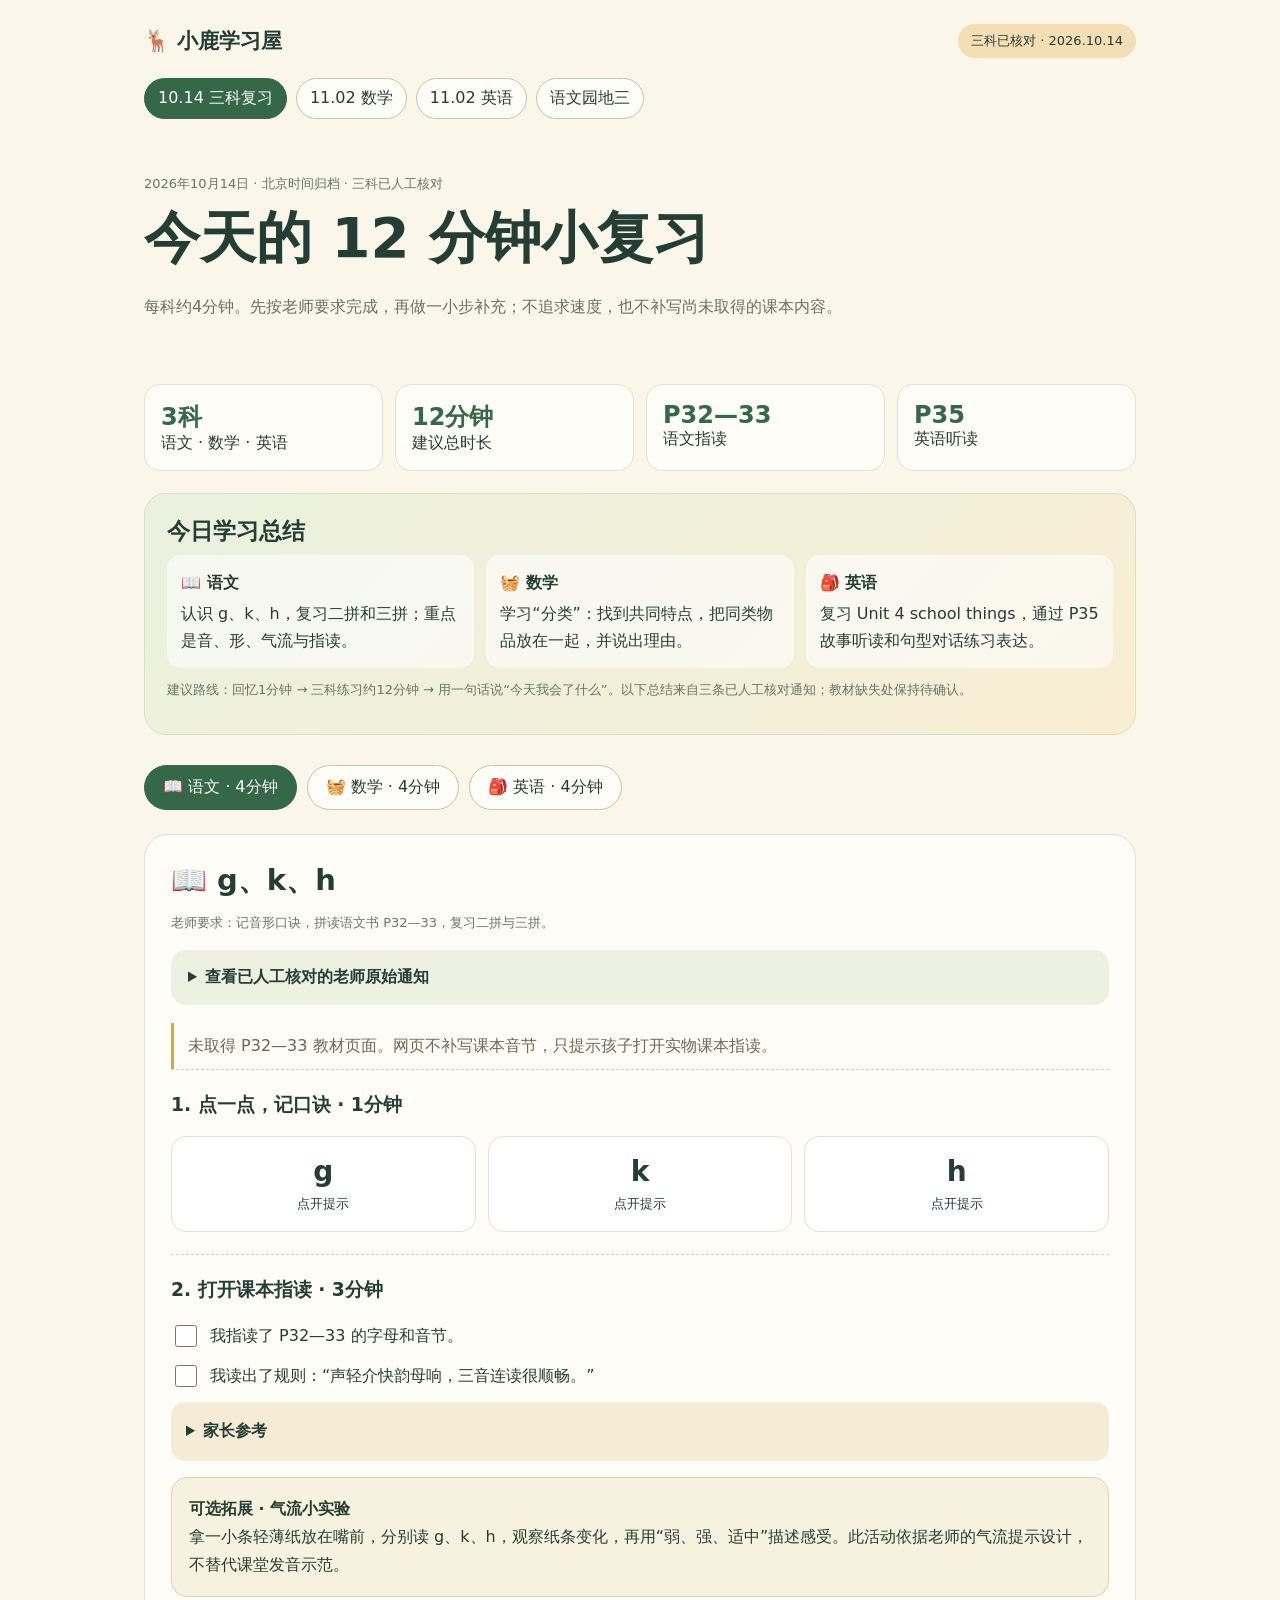
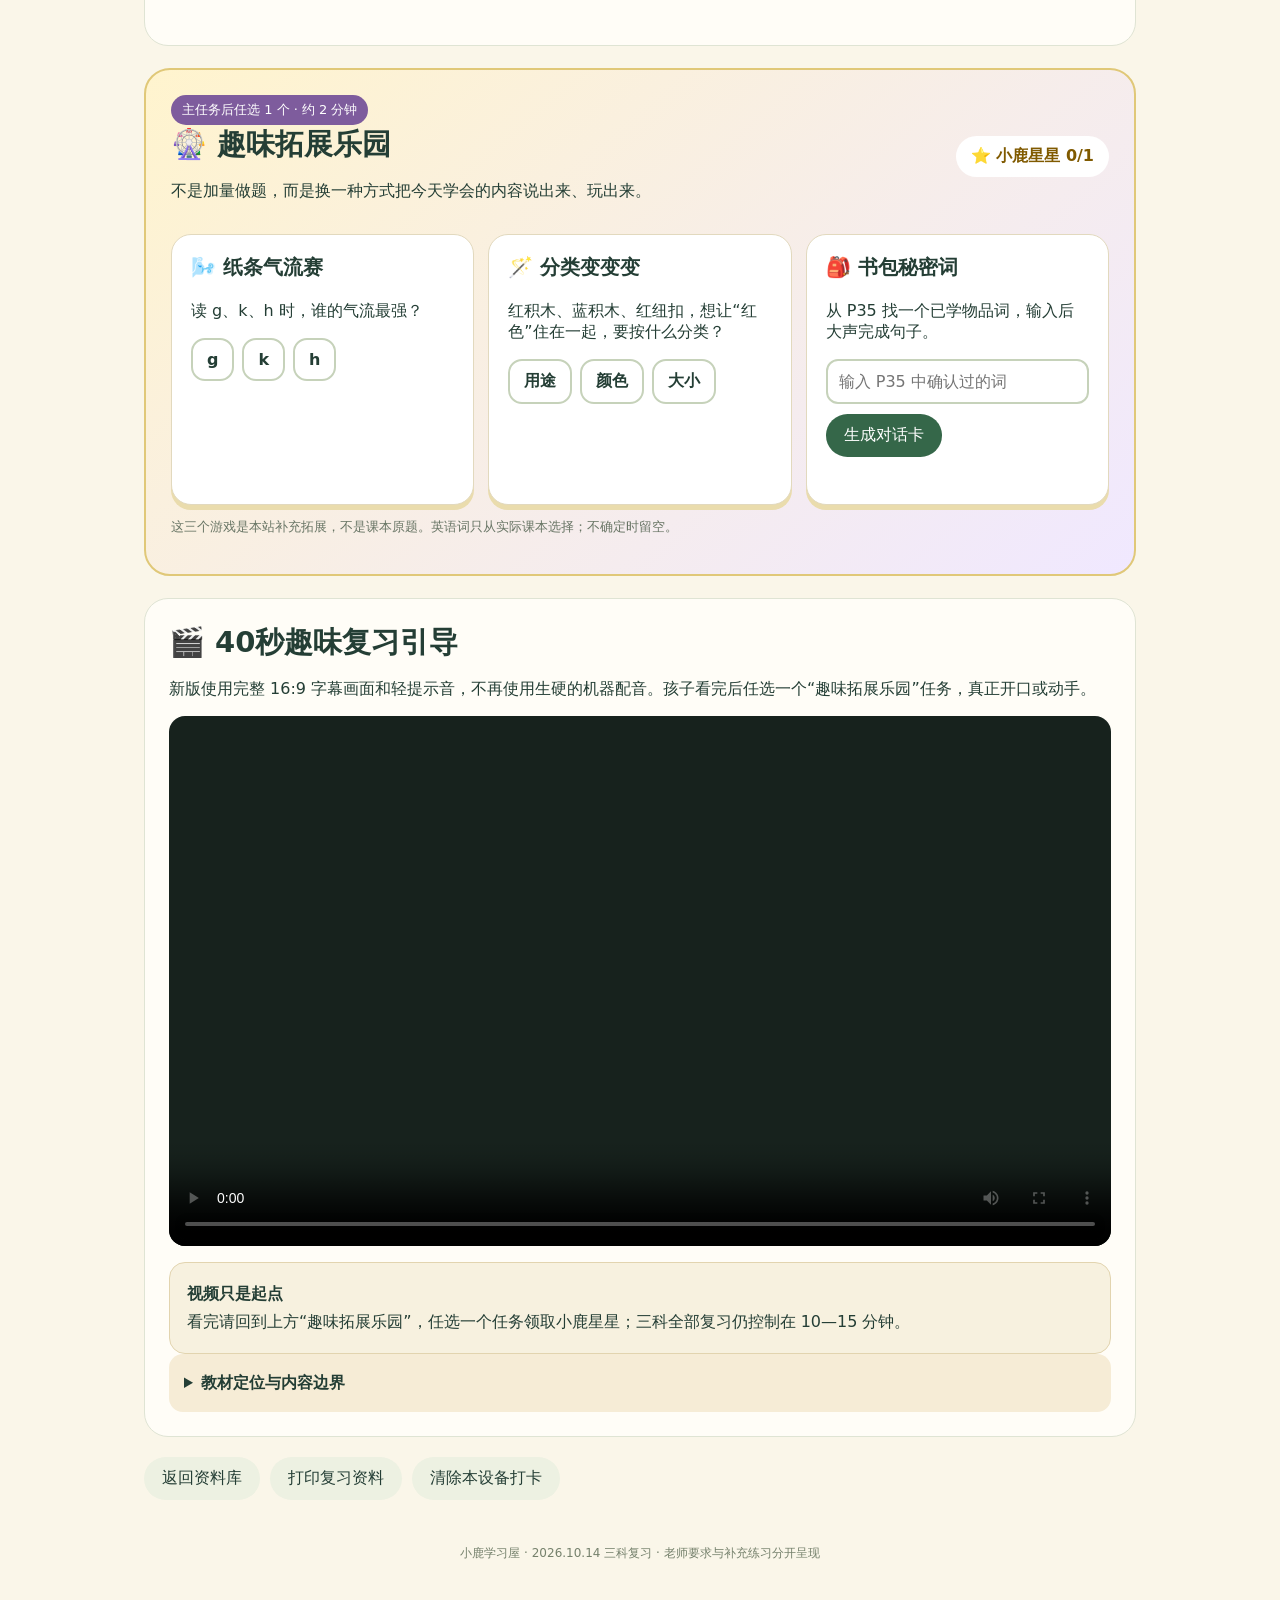
==== index.html @ 9a5faeff "Publish static review pages" ====
<!doctype html>
<html lang="zh-CN"><head><meta charset="utf-8"><meta name="viewport" content="width=device-width,initial-scale=1">
<title>小鹿学习屋 · 2026年10月14日三科复习</title>
<style>
:root{--ink:#243e35;--green:#356749;--cream:#faf6e9;--paper:#fffdf7;--pale:#edf1e2;--gold:#d6a64b;--line:#dfe4d4}
*{box-sizing:border-box}body{margin:0;background:var(--cream);color:var(--ink);font-family:"PingFang SC",system-ui,sans-serif}
button,input,select{font:inherit}button{cursor:pointer}button:focus-visible,input:focus-visible,select:focus-visible,summary:focus-visible{outline:3px solid #d79434;outline-offset:3px}
main{max-width:1040px;margin:auto;padding:24px}.top{display:flex;justify-content:space-between;gap:14px;align-items:center}.brand{font-weight:850;font-size:21px}.draft{background:#f4dfb5;border-radius:999px;padding:8px 13px;font-size:13px}
header{padding:36px 0 24px}h1{font-size:clamp(34px,6vw,56px);margin:8px 0}header p{color:#667363;line-height:1.8}.summary{display:grid;grid-template-columns:repeat(4,1fr);gap:12px;margin:22px 0}.summary div{background:var(--paper);border:1px solid var(--line);border-radius:16px;padding:16px}.summary strong{display:block;font-size:24px;color:var(--green)}
.day-brief{background:linear-gradient(135deg,#eaf1df,#f8edd3);border:1px solid #d9dfc9;border-radius:22px;padding:22px;margin:18px 0}.day-brief h2{font-size:23px}.brief-grid{display:grid;grid-template-columns:repeat(3,1fr);gap:12px}.brief-grid div{background:#fff9;border-radius:14px;padding:14px;line-height:1.7}.brief-grid strong{display:block;margin-bottom:4px}
.archive-nav{display:flex;gap:9px;flex-wrap:wrap;margin:20px 0}.archive-nav a{color:var(--ink);text-decoration:none;border:1px solid #bdc9ad;border-radius:999px;padding:9px 13px;background:var(--paper)}.archive-nav a.active{background:var(--green);color:white;border-color:var(--green)}.tabs{display:flex;gap:10px;flex-wrap:wrap;position:sticky;top:0;background:var(--cream);padding:12px 0;z-index:2}.tab{border:1px solid #bdc9ad;background:var(--paper);border-radius:999px;padding:11px 18px;color:var(--ink)}.tab[aria-selected="true"]{background:var(--green);color:white;border-color:var(--green)}
.lesson{background:var(--paper);border:1px solid var(--line);border-radius:24px;padding:26px;margin:12px 0}.lesson[hidden]{display:none}h2{font-size:29px;margin:0 0 8px}h3{margin-top:0}.meta{color:#687565;font-size:13px}.teacher{background:var(--pale);border-radius:15px;padding:17px;margin:18px 0}summary{font-weight:750;cursor:pointer}.original{white-space:pre-wrap;line-height:1.85;font-size:14px;margin-top:14px}.notice{border-left:3px solid var(--gold);padding:9px 14px;color:#696954;line-height:1.7}
.activity{border-top:1px dashed #cad4bf;padding:22px 0}.cards{display:grid;grid-template-columns:repeat(3,1fr);gap:12px}.card{border:1px solid var(--line);background:white;border-radius:15px;padding:18px;text-align:center;min-height:95px;color:var(--ink)}.card strong{display:block;font-size:28px;margin-bottom:5px}.card span{display:none;line-height:1.6}.card.open span{display:block}.card.open small{display:none}.check{display:flex;gap:10px;line-height:1.7;margin:12px 0}.check input{width:22px;height:22px;accent-color:var(--green);flex:0 0 auto}
.sort-grid{display:grid;grid-template-columns:repeat(2,1fr);gap:12px}.sort-item{background:#f4f0df;border-radius:14px;padding:14px}.sort-item label{display:block;font-weight:700;margin-bottom:8px}.sort-item select{width:100%;padding:9px;border:1px solid #bdc9ad;border-radius:10px;background:white}.actions{display:flex;gap:10px;flex-wrap:wrap;margin:15px 0}.btn{border:0;border-radius:999px;padding:11px 18px;background:var(--green);color:white}.btn.light{background:var(--pale);color:var(--ink)}.feedback{min-height:28px;color:var(--green);line-height:1.7}
.frames{background:#f4f0df;border-radius:15px;padding:18px;line-height:2;font-size:18px}.frames input{width:170px;max-width:42vw;padding:7px 9px;border:1px solid #afbd9f;border-radius:8px}.answer{background:#f6ecd6;border-radius:14px;padding:15px;line-height:1.8}.footer{text-align:center;color:#75816c;font-size:12px;padding:30px 0}[hidden]{display:none!important}
.extension{background:#f7f1df;border:1px solid #e2d4af;border-radius:16px;padding:17px;margin-top:16px;line-height:1.75}.media-card{background:var(--paper);border:1px solid var(--line);border-radius:24px;padding:24px;margin:20px 0}.media-card video{display:block;width:100%;height:auto;aspect-ratio:16/9;object-fit:contain;border-radius:16px;background:#17221d;margin-top:14px}.file-label{display:inline-block;border-radius:999px;padding:11px 18px;background:var(--green);color:white;cursor:pointer}.file-label input{position:absolute;opacity:0;pointer-events:none}.media-status{color:#687565;line-height:1.7;margin:12px 0}
.adventure{background:linear-gradient(140deg,#fff4ce,#f0e8ff);border:2px solid #e0c878;border-radius:26px;padding:25px;margin:22px 0}.adventure-head{display:flex;align-items:center;justify-content:space-between;gap:12px;flex-wrap:wrap}.star-box{background:#fff;border-radius:999px;padding:10px 15px;font-weight:800;color:#805a00}.mission-grid{display:grid;grid-template-columns:repeat(3,1fr);gap:14px;margin-top:16px}.mission{background:#fff;border:1px solid #e2d9be;border-radius:20px;padding:19px;box-shadow:0 5px 0 #eadcad}.mission h3{font-size:20px}.choice-row{display:flex;gap:8px;flex-wrap:wrap;margin:13px 0}.choice{border:2px solid #c6d2ba;background:#fff;border-radius:14px;padding:10px 14px;font-weight:800;color:var(--ink)}.choice:hover{transform:translateY(-1px);border-color:var(--green)}.mission input{width:100%;padding:11px;border:2px solid #c6d2ba;border-radius:12px}.mission .feedback{font-weight:750}.mission.done{border-color:#76a75e;box-shadow:0 5px 0 #b8d5a7}.mission.done .feedback{color:#28755a}.optional-tag{display:inline-block;background:#7e5c9d;color:#fff;border-radius:999px;padding:6px 11px;font-size:13px}
@media(max-width:800px){.mission-grid{grid-template-columns:1fr}.media-card{padding:16px}}
@media(max-width:680px){main{padding:16px}.summary{grid-template-columns:repeat(2,1fr)}.brief-grid{grid-template-columns:1fr}.cards{grid-template-columns:1fr}.sort-grid{grid-template-columns:1fr}.lesson{padding:20px}.media-card video{border-radius:11px}}
@media print{.tabs,.actions,.draft{display:none}.lesson{display:block!important;break-inside:avoid}details .original{display:block}}
</style></head><body><main>
<div class="top"><div class="brand">🦌 小鹿学习屋</div><span class="draft">三科已核对 · 2026.10.14</span></div>
<nav class="archive-nav" aria-label="历史资料">
<a class="active" href="review-2026-10-14.html">10.14 三科复习</a>
<a href="math-2026-11-02.html">11.02 数学</a>
<a href="english-2026-11-02.html">11.02 英语</a>
<a href="chinese-undated.html">语文园地三</a>
</nav><header><div class="meta">2026年10月14日 · 北京时间归档 · 三科已人工核对</div><h1>今天的 12 分钟小复习</h1><p>每科约4分钟。先按老师要求完成，再做一小步补充；不追求速度，也不补写尚未取得的课本内容。</p></header>
<section class="summary" aria-label="今日安排"><div><strong>3科</strong>语文 · 数学 · 英语</div><div><strong>12分钟</strong>建议总时长</div><div><strong>P32—33</strong>语文指读</div><div><strong>P35</strong>英语听读</div></section>
<section class="day-brief"><h2>今日学习总结</h2><div class="brief-grid"><div><strong>📖 语文</strong>认识 g、k、h，复习二拼和三拼；重点是音、形、气流与指读。</div><div><strong>🧺 数学</strong>学习“分类”：找到共同特点，把同类物品放在一起，并说出理由。</div><div><strong>🎒 英语</strong>复习 Unit 4 school things，通过 P35 故事听读和句型对话练习表达。</div></div><p class="meta">建议路线：回忆1分钟 → 三科练习约12分钟 → 用一句话说“今天我会了什么”。以下总结来自三条已人工核对通知；教材缺失处保持待确认。</p></section>
<nav class="tabs" aria-label="选择科目"><button class="tab" data-tab="chinese" aria-selected="true">📖 语文 · 4分钟</button><button class="tab" data-tab="math" aria-selected="false">🧺 数学 · 4分钟</button><button class="tab" data-tab="english" aria-selected="false">🎒 英语 · 4分钟</button></nav>

<article class="lesson" data-panel="chinese"><h2>📖 g、k、h</h2><p class="meta">老师要求：记音形口诀，拼读语文书 P32—33，复习二拼与三拼。</p>
<details class="teacher"><summary>查看已人工核对的老师原始通知</summary><div class="original">10.14语文回家建议💗
今天我们学习了《gkh》一二课时。认读了gkh三个声母及其二拼、三拼音节。
1️⃣记一记：
音：
白鸽白鸽g g g
蝌蚪蝌蚪k k k
喝水喝水h h h

形：
9字加勾g g g
一挺机枪k k k
一把椅子h h h

气流：
气流最弱g g g
气流最强k k k
气流适中h h h

2⃣️读一读：
⭐️练习拼读语文书P32-33页《gkh》
⭐️三拼音节拼读规则：
声轻介快韵母响，
三音连读很顺畅。</div></details>
<div class="notice">未取得 P32—33 教材页面。网页不补写课本音节，只提示孩子打开实物课本指读。</div>
<section class="activity"><h3>1. 点一点，记口诀 · 1分钟</h3><div class="cards"><button class="card"><strong>g</strong><small>点开提示</small><span>白鸽白鸽 g g g<br>9字加勾 g g g<br>气流最弱</span></button><button class="card"><strong>k</strong><small>点开提示</small><span>蝌蚪蝌蚪 k k k<br>一挺机枪 k k k<br>气流最强</span></button><button class="card"><strong>h</strong><small>点开提示</small><span>喝水喝水 h h h<br>一把椅子 h h h<br>气流适中</span></button></div></section>
<section class="activity"><h3>2. 打开课本指读 · 3分钟</h3><label class="check"><input type="checkbox" data-save="cn-page">我指读了 P32—33 的字母和音节。</label><label class="check"><input type="checkbox" data-save="cn-rule">我读出了规则：“声轻介快韵母响，三音连读很顺畅。”</label><details class="answer"><summary>家长参考</summary><p>只核对老师原文里的三点：g/k/h 的音与形、气流强弱，以及孩子是否指着实物课本读。课本具体音节以 P32—33 实页为准。</p></details><div class="extension"><strong>可选拓展 · 气流小实验</strong><br>拿一小条轻薄纸放在嘴前，分别读 g、k、h，观察纸条变化，再用“弱、强、适中”描述感受。此活动依据老师的气流提示设计，不替代课堂发音示范。</div></section></article>

<article class="lesson" data-panel="math" hidden><h2>🧺 整理房间</h2><p class="meta">老师要求：认识分类，把具有相同特点的物品放在一起；可整理房间或书包。</p>
<details class="teacher"><summary>查看已人工核对的老师原始通知</summary><div class="original">🌸（10.14）今日数学
      我们学习了数学书43-44页《整理房间》。认识分类是把具有相同特点的物品放在一起的过程，感受分类的好处。

✅今日在校完成：
1、计算练习2。（已经发给孩子们了）

✨课后学习建议：
1.运用分类的知识，整理一下自己的房间或者书包。
2.回家可以鼓励孩子多表达，讲一讲数学书练习题。</div></details>
<div class="notice">下面是网页补充练习，不是数学书 P43—44 原图。课本练习仍以实物书为准。</div>
<section class="activity"><h3>把物品送回家 · 2分钟</h3><div class="sort-grid" id="sortGrid">
<div class="sort-item"><label>✏️ 铅笔</label><select data-answer="学习用品"><option value="">选一类</option><option>学习用品</option><option>衣物</option><option>食物</option></select></div>
<div class="sort-item"><label>📕 图书</label><select data-answer="学习用品"><option value="">选一类</option><option>学习用品</option><option>衣物</option><option>食物</option></select></div>
<div class="sort-item"><label>🧦 袜子</label><select data-answer="衣物"><option value="">选一类</option><option>学习用品</option><option>衣物</option><option>食物</option></select></div>
<div class="sort-item"><label>👕 上衣</label><select data-answer="衣物"><option value="">选一类</option><option>学习用品</option><option>衣物</option><option>食物</option></select></div>
<div class="sort-item"><label>🍎 苹果</label><select data-answer="食物"><option value="">选一类</option><option>学习用品</option><option>衣物</option><option>食物</option></select></div>
<div class="sort-item"><label>🍌 香蕉</label><select data-answer="食物"><option value="">选一类</option><option>学习用品</option><option>衣物</option><option>食物</option></select></div></div>
<div class="actions"><button class="btn" id="checkSort">检查分类</button><button class="btn light" id="resetSort">重新选择</button></div><div class="feedback" id="sortFeedback" aria-live="polite"></div></section>
<section class="activity"><h3>离开屏幕整理一下 · 2分钟</h3><label class="check"><input type="checkbox" data-save="math-real">我把书包里同类物品放在了一起，并说出了分类理由。</label><details class="answer"><summary>家长参考答案</summary><p>补充练习：铅笔、图书属于学习用品；袜子、上衣属于衣物；苹果、香蕉属于食物。孩子若提出另一种合理且前后一致的分类方法，也可以请他说明理由。</p></details><div class="extension"><strong>可选拓展 · 换一个标准</strong><br>从家里选4件安全的小物品，先按用途分，再试着按颜色或大小分。家长只问：“这次的共同特点是什么？”</div></section></article>

<article class="lesson" data-panel="english" hidden><h2>🎒 Unit 4 · school things</h2><p class="meta">老师要求：听音跟读 P35 “Let’s share”，并操练目标句型。</p>
<details class="teacher"><summary>查看已人工核对的老师原始通知</summary><div class="original">❤️今日英语❤️10.14
今天我们继续复习了《新启航一上》Unit4 school things的词汇以及故事，同时操练本课目标句型，进行对话练习。

📖今日建议:
1️⃣听一听，读一读📖
❤️听音并跟读P35的故事“Let’s share”，声音洪亮，发音清晰，注意指读习惯哦！

2️⃣练一练，说一说
❤️巩固目标句型：
-What’s in your schoolbag?
- I have a/an ______.

-Oh, my________.
-Here’s a/an ____.
-Let’s share the ____.
-Thank you!</div></details>
<div class="notice">尚未取得 P35 故事原文、音频和教材完整词表。网页不会补写故事，也不把示例冒充课本内容。</div>
<section class="activity"><h3>1. 指着实物书听读 · 2分钟</h3><label class="check"><input type="checkbox" data-save="en-listen">我打开 P35，听音并指着文字跟读了一遍。</label></section>
<section class="activity"><h3>2. 用已学单词说一说 · 2分钟</h3><p>从 P35 里选孩子已经学过的词，家长可代为输入；网页只保存本设备上的练习状态，不判断教材词是否正确。</p><div class="frames">
<div>— What’s in your schoolbag?</div><div>— I have a/an <input aria-label="填入P35中已学物品词" placeholder="P35中的词">.</div><br>
<div>— Oh, my <input aria-label="填入P35中已学物品词" placeholder="P35中的词">.</div><div>— Here’s a/an <input aria-label="填入P35中已学物品词" placeholder="P35中的词">.</div><div>— Let’s share the <input aria-label="填入P35中已学物品词" placeholder="P35中的词">.</div><div>— Thank you!</div></div>
<label class="check"><input type="checkbox" data-save="en-speak">我不看网页，和大人完成了一轮对话。</label><details class="answer"><summary>家长参考</summary><p>核对重点是孩子能否用老师给出的句型完成问答。具体物品词、故事情节和发音以教材 P35 及配套音频为准；a/an 的选择若不确定，先标记待老师或教材确认。</p></details><div class="extension"><strong>可选拓展 · 书包寻物</strong><br>孩子从书包里拿出一种已经学过、且能在教材中确认英文名称的物品，再用老师给出的句型完成一轮真实对话。网页不预设词表。</div></section></article>

<section class="adventure" aria-labelledby="adventureTitle"><div class="adventure-head"><div><span class="optional-tag">主任务后任选 1 个 · 约 2 分钟</span><h2 id="adventureTitle">🎡 趣味拓展乐园</h2><p>不是加量做题，而是换一种方式把今天学会的内容说出来、玩出来。</p></div><div class="star-box" aria-live="polite">⭐ 小鹿星星 <span id="starCount">0</span>/1</div></div>
<div class="mission-grid">
<article class="mission" id="airMission"><h3>🌬️ 纸条气流赛</h3><p>读 g、k、h 时，谁的气流最强？</p><div class="choice-row"><button class="choice" data-air="g">g</button><button class="choice" data-air="k">k</button><button class="choice" data-air="h">h</button></div><div class="feedback" aria-live="polite"></div></article>
<article class="mission" id="ruleMission"><h3>🪄 分类变变变</h3><p>红积木、蓝积木、红纽扣，想让“红色”住在一起，要按什么分类？</p><div class="choice-row"><button class="choice" data-rule="用途">用途</button><button class="choice" data-rule="颜色">颜色</button><button class="choice" data-rule="大小">大小</button></div><div class="feedback" aria-live="polite"></div></article>
<article class="mission" id="bagMission"><h3>🎒 书包秘密词</h3><p>从 P35 找一个已学物品词，输入后大声完成句子。</p><input id="bagWord" aria-label="从P35选择的物品词" placeholder="输入 P35 中确认过的词"><button class="btn" id="makeLine" style="margin-top:10px">生成对话卡</button><div class="feedback" id="bagFeedback" aria-live="polite"></div></article>
</div><p class="meta">这三个游戏是本站补充拓展，不是课本原题。英语词只从实际课本选择；不确定时留空。</p></section>

<section class="media-card"><h2>🎬 40秒趣味复习引导</h2>
<p>新版使用完整 16:9 字幕画面和轻提示音，不再使用生硬的机器配音。孩子看完后任选一个“趣味拓展乐园”任务，真正开口或动手。</p>
<video controls preload="metadata" poster="assets/review-2026-10-14-poster.png" aria-label="2026年10月14日三科复习微课">
<source src="assets/review-2026-10-14.mp4" type="video/mp4">当前浏览器不支持视频播放。
</video>
<div class="extension"><strong>视频只是起点</strong><br>看完请回到上方“趣味拓展乐园”，任选一个任务领取小鹿星星；三科全部复习仍控制在 10—15 分钟。</div>
<details class="answer"><summary>教材定位与内容边界</summary><p><strong>语文：</strong>统编版一年级上第三单元第5课《g k h》，P32—33页码来自老师通知。<br><strong>数学：</strong>北师大版2024一年级上第三单元《整理房间》，公开教学资料与P43—44及分类目标一致。<br><strong>英语：</strong>外研社官方教师用书确认《新启航英语一年级上册》Unit 4 School things；P35 “Let’s share”的故事全文仍未取得，因此视频只使用老师已确认的任务和句型。</p><p class="meta">核对资料：<a href="https://www.pep.com.cn/rjyc/kcjc/gjkc/tbjc/yw1s/" target="_blank" rel="noopener">人教社语文一年级上册</a> · <a href="https://jx.panqjy.cn/doc-17098488.html" target="_blank" rel="noopener">北师大版《整理房间》P43—44教学资料</a> · <a href="https://www.unischool.cn/c/2024-10-25/231541.shtml" target="_blank" rel="noopener">外研社 Unit 4 School things</a></p></details></section>

<div class="actions"><a class="btn light" href="./" style="text-decoration:none">返回资料库</a><button class="btn light" id="print">打印复习资料</button><button class="btn light" id="clear">清除本设备打卡</button></div>
<footer class="footer">小鹿学习屋 · 2026.10.14 三科复习 · 老师要求与补充练习分开呈现</footer>
</main><script>
const panels=[...document.querySelectorAll('[data-panel]')];document.querySelectorAll('[data-tab]').forEach(b=>b.onclick=()=>{document.querySelectorAll('[data-tab]').forEach(x=>x.setAttribute('aria-selected',String(x===b)));panels.forEach(p=>p.hidden=p.dataset.panel!==b.dataset.tab)});
document.querySelectorAll('.card').forEach(b=>b.onclick=()=>b.classList.toggle('open'));
const saveKey='deer:draft:2026-10-14:';const checks=[...document.querySelectorAll('[data-save]')];checks.forEach(c=>{try{c.checked=localStorage.getItem(saveKey+c.dataset.save)==='true'}catch(e){}c.onchange=()=>{try{localStorage.setItem(saveKey+c.dataset.save,String(c.checked))}catch(e){}}});
document.getElementById('checkSort').onclick=()=>{const s=[...document.querySelectorAll('#sortGrid select')];const empty=s.filter(x=>!x.value).length,wrong=s.filter(x=>x.value&&x.value!==x.dataset.answer).length;document.getElementById('sortFeedback').textContent=empty?'还有'+empty+'件物品没有分类。':wrong?'有'+wrong+'件物品可以再想想：它和哪一组有相同特点？':'都分好啦！现在说一说每一组的共同特点。'};
document.getElementById('resetSort').onclick=()=>{document.querySelectorAll('#sortGrid select').forEach(x=>x.value='');document.getElementById('sortFeedback').textContent=''};document.getElementById('print').onclick=()=>window.print();document.getElementById('clear').onclick=()=>{checks.forEach(c=>{c.checked=false;try{localStorage.removeItem(saveKey+c.dataset.save)}catch(e){}})};
const missions=new Set();function finishMission(id,el,message){missions.add(id);el.classList.add('done');el.querySelector('.feedback').textContent=message;document.getElementById('starCount').textContent=missions.size?1:0}
document.querySelectorAll('[data-air]').forEach(b=>b.onclick=()=>{const m=document.getElementById('airMission');if(b.dataset.air==='k')finishMission('air',m,'答对啦！k 的气流最强。拿小纸条试一试吧！');else m.querySelector('.feedback').textContent='再试一次：想想老师说的“最强”是哪一个。'});
document.querySelectorAll('[data-rule]').forEach(b=>b.onclick=()=>{const m=document.getElementById('ruleMission');if(b.dataset.rule==='颜色')finishMission('rule',m,'答对啦！换一个分类标准，物品就会有新队伍。');else m.querySelector('.feedback').textContent='再看看题目：这次想让“红色”住在一起。'});
document.getElementById('makeLine').onclick=()=>{const word=document.getElementById('bagWord').value.trim(),m=document.getElementById('bagMission');if(!word){m.querySelector('.feedback').textContent='先从 P35 找一个确认学过的词。';return}finishMission('bag',m,'What’s in your schoolbag? — I have a/an '+word+'. 现在请大声说出来！')};
</script></body></html>
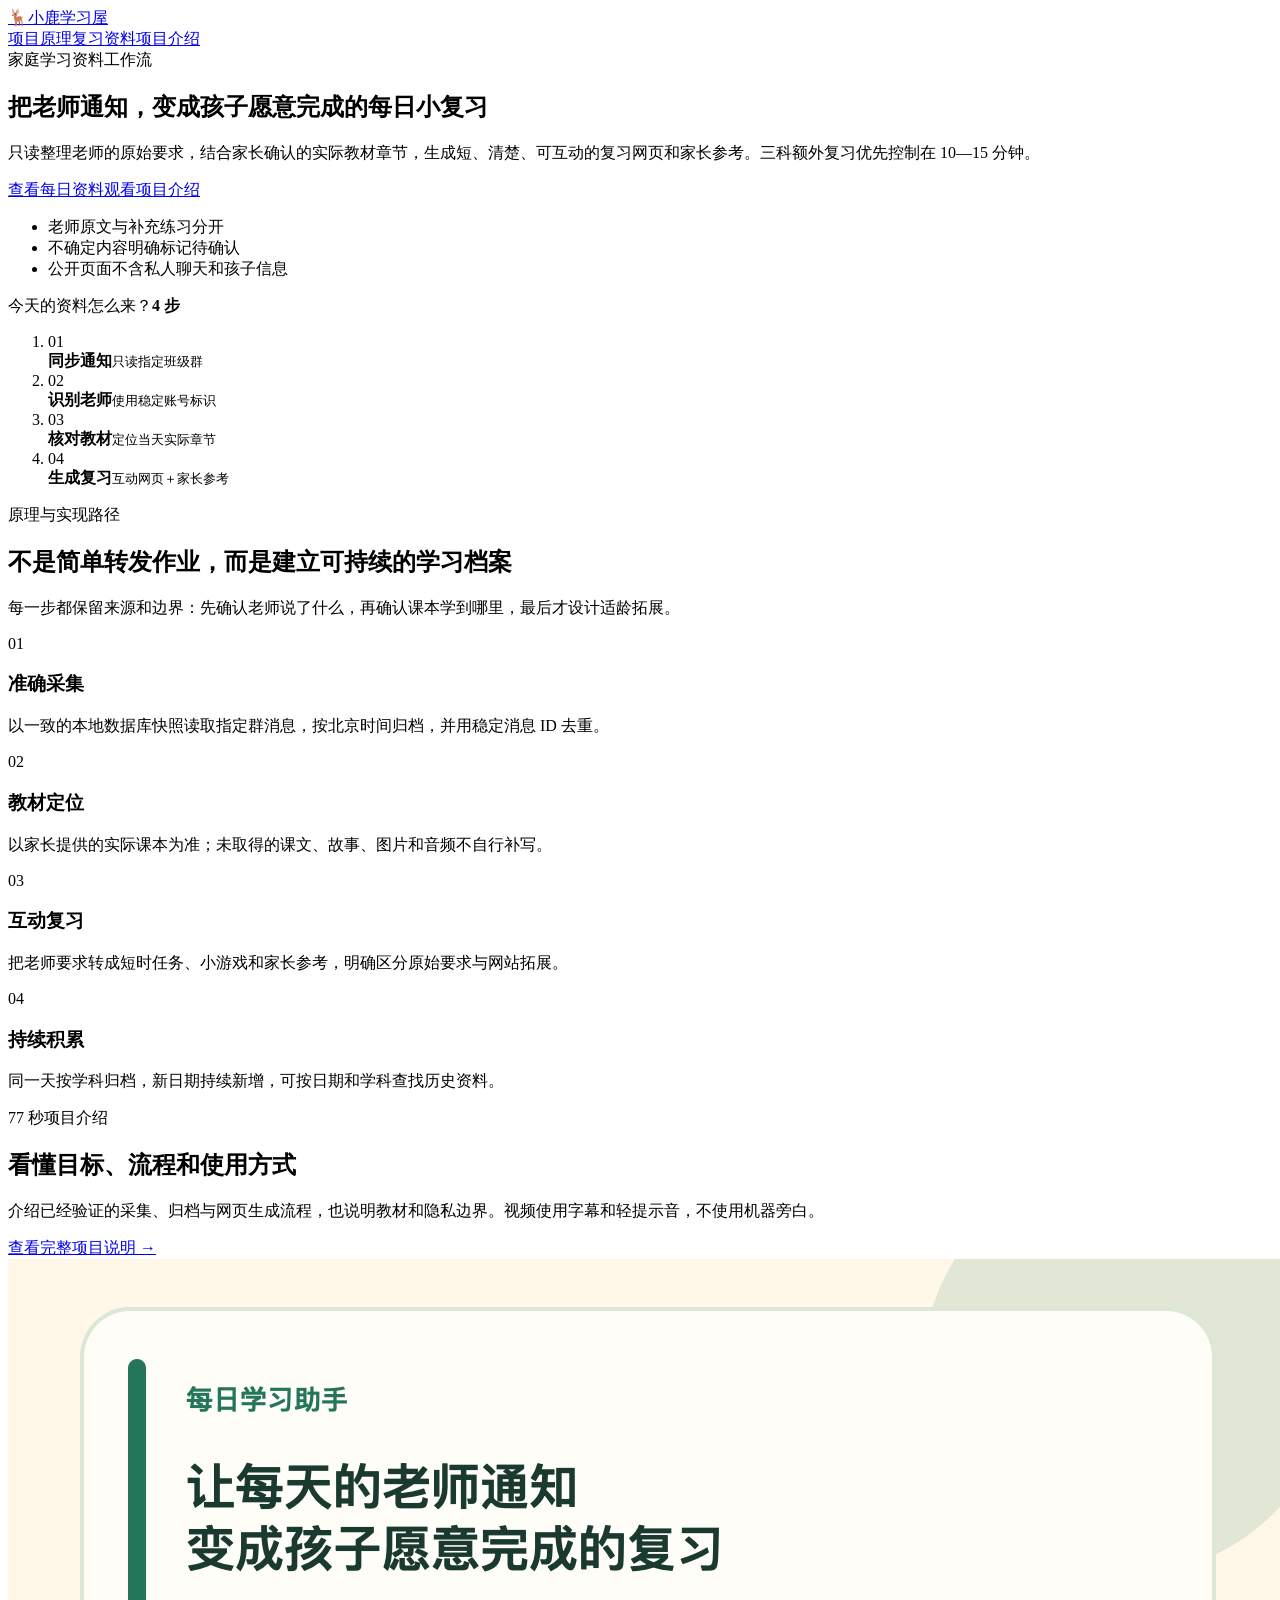
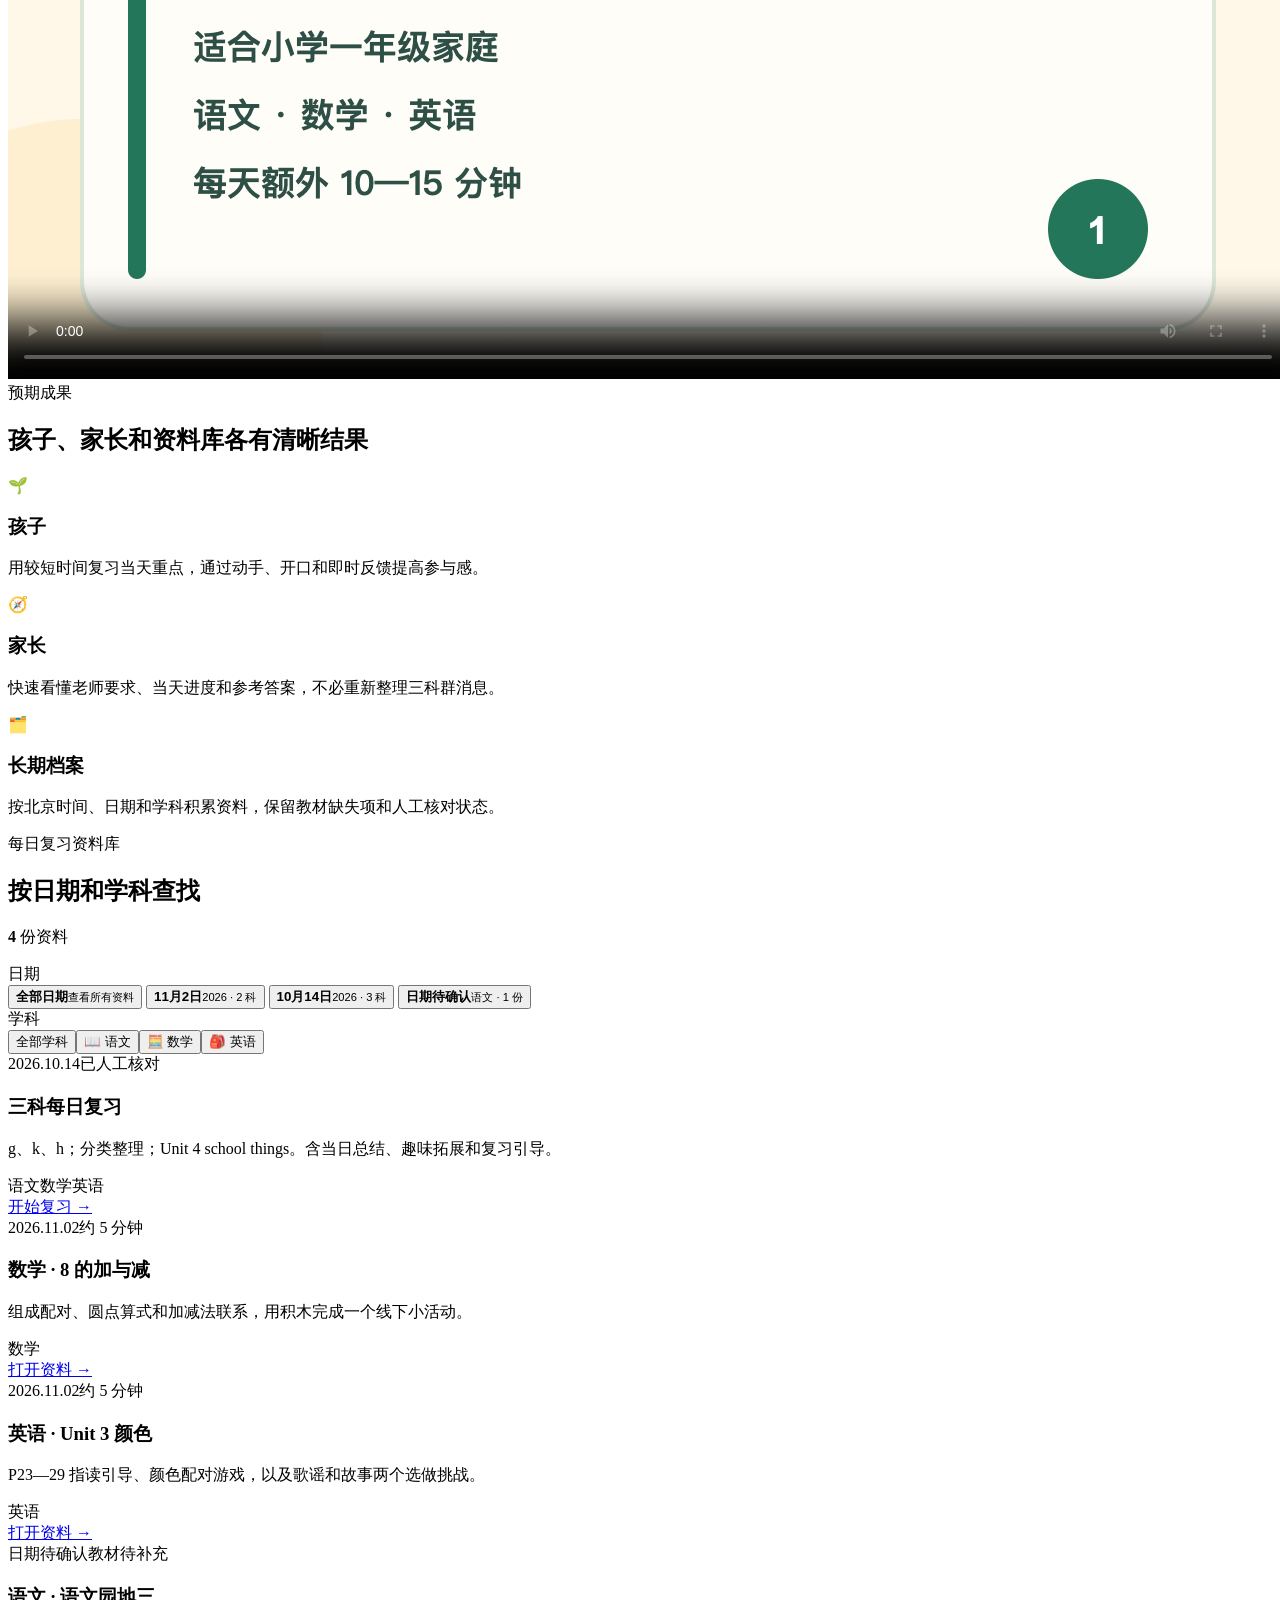
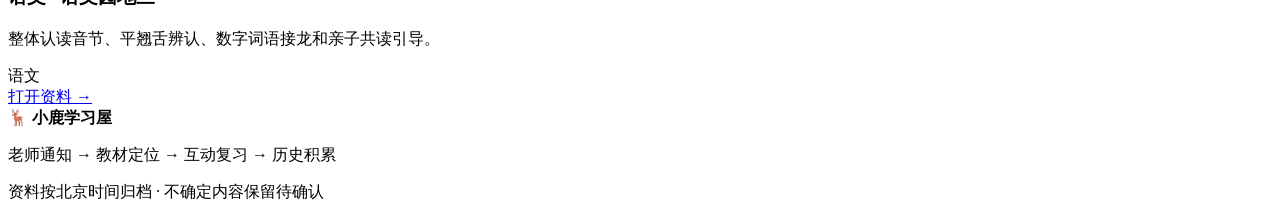
==== commit 78501148: "Redesign home and unify review pages" ====
--- a/index.html
+++ b/index.html
@@ -1,133 +1,82 @@
 <!doctype html>
-<html lang="zh-CN"><head><meta charset="utf-8"><meta name="viewport" content="width=device-width,initial-scale=1">
-<title>小鹿学习屋 · 2026年10月14日三科复习</title>
-<style>
-:root{--ink:#243e35;--green:#356749;--cream:#faf6e9;--paper:#fffdf7;--pale:#edf1e2;--gold:#d6a64b;--line:#dfe4d4}
-*{box-sizing:border-box}body{margin:0;background:var(--cream);color:var(--ink);font-family:"PingFang SC",system-ui,sans-serif}
-button,input,select{font:inherit}button{cursor:pointer}button:focus-visible,input:focus-visible,select:focus-visible,summary:focus-visible{outline:3px solid #d79434;outline-offset:3px}
-main{max-width:1040px;margin:auto;padding:24px}.top{display:flex;justify-content:space-between;gap:14px;align-items:center}.brand{font-weight:850;font-size:21px}.draft{background:#f4dfb5;border-radius:999px;padding:8px 13px;font-size:13px}
-header{padding:36px 0 24px}h1{font-size:clamp(34px,6vw,56px);margin:8px 0}header p{color:#667363;line-height:1.8}.summary{display:grid;grid-template-columns:repeat(4,1fr);gap:12px;margin:22px 0}.summary div{background:var(--paper);border:1px solid var(--line);border-radius:16px;padding:16px}.summary strong{display:block;font-size:24px;color:var(--green)}
-.day-brief{background:linear-gradient(135deg,#eaf1df,#f8edd3);border:1px solid #d9dfc9;border-radius:22px;padding:22px;margin:18px 0}.day-brief h2{font-size:23px}.brief-grid{display:grid;grid-template-columns:repeat(3,1fr);gap:12px}.brief-grid div{background:#fff9;border-radius:14px;padding:14px;line-height:1.7}.brief-grid strong{display:block;margin-bottom:4px}
-.archive-nav{display:flex;gap:9px;flex-wrap:wrap;margin:20px 0}.archive-nav a{color:var(--ink);text-decoration:none;border:1px solid #bdc9ad;border-radius:999px;padding:9px 13px;background:var(--paper)}.archive-nav a.active{background:var(--green);color:white;border-color:var(--green)}.tabs{display:flex;gap:10px;flex-wrap:wrap;position:sticky;top:0;background:var(--cream);padding:12px 0;z-index:2}.tab{border:1px solid #bdc9ad;background:var(--paper);border-radius:999px;padding:11px 18px;color:var(--ink)}.tab[aria-selected="true"]{background:var(--green);color:white;border-color:var(--green)}
-.lesson{background:var(--paper);border:1px solid var(--line);border-radius:24px;padding:26px;margin:12px 0}.lesson[hidden]{display:none}h2{font-size:29px;margin:0 0 8px}h3{margin-top:0}.meta{color:#687565;font-size:13px}.teacher{background:var(--pale);border-radius:15px;padding:17px;margin:18px 0}summary{font-weight:750;cursor:pointer}.original{white-space:pre-wrap;line-height:1.85;font-size:14px;margin-top:14px}.notice{border-left:3px solid var(--gold);padding:9px 14px;color:#696954;line-height:1.7}
-.activity{border-top:1px dashed #cad4bf;padding:22px 0}.cards{display:grid;grid-template-columns:repeat(3,1fr);gap:12px}.card{border:1px solid var(--line);background:white;border-radius:15px;padding:18px;text-align:center;min-height:95px;color:var(--ink)}.card strong{display:block;font-size:28px;margin-bottom:5px}.card span{display:none;line-height:1.6}.card.open span{display:block}.card.open small{display:none}.check{display:flex;gap:10px;line-height:1.7;margin:12px 0}.check input{width:22px;height:22px;accent-color:var(--green);flex:0 0 auto}
-.sort-grid{display:grid;grid-template-columns:repeat(2,1fr);gap:12px}.sort-item{background:#f4f0df;border-radius:14px;padding:14px}.sort-item label{display:block;font-weight:700;margin-bottom:8px}.sort-item select{width:100%;padding:9px;border:1px solid #bdc9ad;border-radius:10px;background:white}.actions{display:flex;gap:10px;flex-wrap:wrap;margin:15px 0}.btn{border:0;border-radius:999px;padding:11px 18px;background:var(--green);color:white}.btn.light{background:var(--pale);color:var(--ink)}.feedback{min-height:28px;color:var(--green);line-height:1.7}
-.frames{background:#f4f0df;border-radius:15px;padding:18px;line-height:2;font-size:18px}.frames input{width:170px;max-width:42vw;padding:7px 9px;border:1px solid #afbd9f;border-radius:8px}.answer{background:#f6ecd6;border-radius:14px;padding:15px;line-height:1.8}.footer{text-align:center;color:#75816c;font-size:12px;padding:30px 0}[hidden]{display:none!important}
-.extension{background:#f7f1df;border:1px solid #e2d4af;border-radius:16px;padding:17px;margin-top:16px;line-height:1.75}.media-card{background:var(--paper);border:1px solid var(--line);border-radius:24px;padding:24px;margin:20px 0}.media-card video{display:block;width:100%;height:auto;aspect-ratio:16/9;object-fit:contain;border-radius:16px;background:#17221d;margin-top:14px}.file-label{display:inline-block;border-radius:999px;padding:11px 18px;background:var(--green);color:white;cursor:pointer}.file-label input{position:absolute;opacity:0;pointer-events:none}.media-status{color:#687565;line-height:1.7;margin:12px 0}
-.adventure{background:linear-gradient(140deg,#fff4ce,#f0e8ff);border:2px solid #e0c878;border-radius:26px;padding:25px;margin:22px 0}.adventure-head{display:flex;align-items:center;justify-content:space-between;gap:12px;flex-wrap:wrap}.star-box{background:#fff;border-radius:999px;padding:10px 15px;font-weight:800;color:#805a00}.mission-grid{display:grid;grid-template-columns:repeat(3,1fr);gap:14px;margin-top:16px}.mission{background:#fff;border:1px solid #e2d9be;border-radius:20px;padding:19px;box-shadow:0 5px 0 #eadcad}.mission h3{font-size:20px}.choice-row{display:flex;gap:8px;flex-wrap:wrap;margin:13px 0}.choice{border:2px solid #c6d2ba;background:#fff;border-radius:14px;padding:10px 14px;font-weight:800;color:var(--ink)}.choice:hover{transform:translateY(-1px);border-color:var(--green)}.mission input{width:100%;padding:11px;border:2px solid #c6d2ba;border-radius:12px}.mission .feedback{font-weight:750}.mission.done{border-color:#76a75e;box-shadow:0 5px 0 #b8d5a7}.mission.done .feedback{color:#28755a}.optional-tag{display:inline-block;background:#7e5c9d;color:#fff;border-radius:999px;padding:6px 11px;font-size:13px}
-@media(max-width:800px){.mission-grid{grid-template-columns:1fr}.media-card{padding:16px}}
-@media(max-width:680px){main{padding:16px}.summary{grid-template-columns:repeat(2,1fr)}.brief-grid{grid-template-columns:1fr}.cards{grid-template-columns:1fr}.sort-grid{grid-template-columns:1fr}.lesson{padding:20px}.media-card video{border-radius:11px}}
-@media print{.tabs,.actions,.draft{display:none}.lesson{display:block!important;break-inside:avoid}details .original{display:block}}
-</style></head><body><main>
-<div class="top"><div class="brand">🦌 小鹿学习屋</div><span class="draft">三科已核对 · 2026.10.14</span></div>
-<nav class="archive-nav" aria-label="历史资料">
-<a class="active" href="review-2026-10-14.html">10.14 三科复习</a>
-<a href="math-2026-11-02.html">11.02 数学</a>
-<a href="english-2026-11-02.html">11.02 英语</a>
-<a href="chinese-undated.html">语文园地三</a>
-</nav><header><div class="meta">2026年10月14日 · 北京时间归档 · 三科已人工核对</div><h1>今天的 12 分钟小复习</h1><p>每科约4分钟。先按老师要求完成，再做一小步补充；不追求速度，也不补写尚未取得的课本内容。</p></header>
-<section class="summary" aria-label="今日安排"><div><strong>3科</strong>语文 · 数学 · 英语</div><div><strong>12分钟</strong>建议总时长</div><div><strong>P32—33</strong>语文指读</div><div><strong>P35</strong>英语听读</div></section>
-<section class="day-brief"><h2>今日学习总结</h2><div class="brief-grid"><div><strong>📖 语文</strong>认识 g、k、h，复习二拼和三拼；重点是音、形、气流与指读。</div><div><strong>🧺 数学</strong>学习“分类”：找到共同特点，把同类物品放在一起，并说出理由。</div><div><strong>🎒 英语</strong>复习 Unit 4 school things，通过 P35 故事听读和句型对话练习表达。</div></div><p class="meta">建议路线：回忆1分钟 → 三科练习约12分钟 → 用一句话说“今天我会了什么”。以下总结来自三条已人工核对通知；教材缺失处保持待确认。</p></section>
-<nav class="tabs" aria-label="选择科目"><button class="tab" data-tab="chinese" aria-selected="true">📖 语文 · 4分钟</button><button class="tab" data-tab="math" aria-selected="false">🧺 数学 · 4分钟</button><button class="tab" data-tab="english" aria-selected="false">🎒 英语 · 4分钟</button></nav>
+<html lang="zh-CN">
+<head>
+  <meta charset="utf-8"><meta name="viewport" content="width=device-width,initial-scale=1">
+  <meta name="description" content="小鹿学习屋把老师通知、实际教材进度和适龄互动练习整理成每天10—15分钟的家庭复习资料。">
+  <title>小鹿学习屋 · 每日学习助手</title>
+  <link rel="stylesheet" href="assets/site.css">
+</head>
+<body class="library-home">
+<header class="home-nav">
+  <a class="site-brand" href="./"><span>🦌</span><span>小鹿学习屋</span></a>
+  <nav aria-label="首页导航"><a href="#how">项目原理</a><a href="#library">复习资料</a><a href="about-project.html">项目介绍</a></nav>
+</header>
+<main>
+  <section class="hero">
+    <div class="hero-copy">
+      <span class="eyebrow">家庭学习资料工作流</span>
+      <h1>把老师通知，变成孩子愿意完成的每日小复习</h1>
+      <p class="lead">只读整理老师的原始要求，结合家长确认的实际教材章节，生成短、清楚、可互动的复习网页和家长参考。三科额外复习优先控制在 10—15 分钟。</p>
+      <div class="hero-actions"><a class="primary-action" href="#library">查看每日资料</a><a class="secondary-action" href="#intro-video">观看项目介绍</a></div>
+      <ul class="trust-list"><li>老师原文与补充练习分开</li><li>不确定内容明确标记待确认</li><li>公开页面不含私人聊天和孩子信息</li></ul>
+    </div>
+    <aside class="hero-board" aria-label="每日学习助手流程摘要">
+      <div class="board-title"><span>今天的资料怎么来？</span><strong>4 步</strong></div>
+      <ol class="mini-flow">
+        <li><span>01</span><div><strong>同步通知</strong><small>只读指定班级群</small></div></li>
+        <li><span>02</span><div><strong>识别老师</strong><small>使用稳定账号标识</small></div></li>
+        <li><span>03</span><div><strong>核对教材</strong><small>定位当天实际章节</small></div></li>
+        <li><span>04</span><div><strong>生成复习</strong><small>互动网页＋家长参考</small></div></li>
+      </ol>
+    </aside>
+  </section>
 
-<article class="lesson" data-panel="chinese"><h2>📖 g、k、h</h2><p class="meta">老师要求：记音形口诀，拼读语文书 P32—33，复习二拼与三拼。</p>
-<details class="teacher"><summary>查看已人工核对的老师原始通知</summary><div class="original">10.14语文回家建议💗
-今天我们学习了《gkh》一二课时。认读了gkh三个声母及其二拼、三拼音节。
-1️⃣记一记：
-音：
-白鸽白鸽g g g
-蝌蚪蝌蚪k k k
-喝水喝水h h h
+  <section class="section-block" id="how">
+    <div class="section-heading"><span class="eyebrow">原理与实现路径</span><h2>不是简单转发作业，而是建立可持续的学习档案</h2><p>每一步都保留来源和边界：先确认老师说了什么，再确认课本学到哪里，最后才设计适龄拓展。</p></div>
+    <div class="path-grid">
+      <article><span>01</span><h3>准确采集</h3><p>以一致的本地数据库快照读取指定群消息，按北京时间归档，并用稳定消息 ID 去重。</p></article>
+      <article><span>02</span><h3>教材定位</h3><p>以家长提供的实际课本为准；未取得的课文、故事、图片和音频不自行补写。</p></article>
+      <article><span>03</span><h3>互动复习</h3><p>把老师要求转成短时任务、小游戏和家长参考，明确区分原始要求与网站拓展。</p></article>
+      <article><span>04</span><h3>持续积累</h3><p>同一天按学科归档，新日期持续新增，可按日期和学科查找历史资料。</p></article>
+    </div>
+  </section>
 
-形：
-9字加勾g g g
-一挺机枪k k k
-一把椅子h h h
+  <section class="video-section" id="intro-video">
+    <div class="video-copy"><span class="eyebrow">77 秒项目介绍</span><h2>看懂目标、流程和使用方式</h2><p>介绍已经验证的采集、归档与网页生成流程，也说明教材和隐私边界。视频使用字幕和轻提示音，不使用机器旁白。</p><a href="about-project.html">查看完整项目说明 →</a></div>
+    <div class="video-frame"><video controls preload="metadata" poster="assets/daily-learning-assistant-intro-poster.png" aria-label="每日学习助手项目介绍视频"><source src="assets/daily-learning-assistant-intro.mp4" type="video/mp4">当前浏览器不支持视频播放。</video></div>
+  </section>
 
-气流：
-气流最弱g g g
-气流最强k k k
-气流适中h h h
+  <section class="outcomes section-block">
+    <div class="section-heading compact"><span class="eyebrow">预期成果</span><h2>孩子、家长和资料库各有清晰结果</h2></div>
+    <div class="outcome-grid">
+      <article><b>🌱</b><h3>孩子</h3><p>用较短时间复习当天重点，通过动手、开口和即时反馈提高参与感。</p></article>
+      <article><b>🧭</b><h3>家长</h3><p>快速看懂老师要求、当天进度和参考答案，不必重新整理三科群消息。</p></article>
+      <article><b>🗂️</b><h3>长期档案</h3><p>按北京时间、日期和学科积累资料，保留教材缺失项和人工核对状态。</p></article>
+    </div>
+  </section>
 
-2⃣️读一读：
-⭐️练习拼读语文书P32-33页《gkh》
-⭐️三拼音节拼读规则：
-声轻介快韵母响，
-三音连读很顺畅。</div></details>
-<div class="notice">未取得 P32—33 教材页面。网页不补写课本音节，只提示孩子打开实物课本指读。</div>
-<section class="activity"><h3>1. 点一点，记口诀 · 1分钟</h3><div class="cards"><button class="card"><strong>g</strong><small>点开提示</small><span>白鸽白鸽 g g g<br>9字加勾 g g g<br>气流最弱</span></button><button class="card"><strong>k</strong><small>点开提示</small><span>蝌蚪蝌蚪 k k k<br>一挺机枪 k k k<br>气流最强</span></button><button class="card"><strong>h</strong><small>点开提示</small><span>喝水喝水 h h h<br>一把椅子 h h h<br>气流适中</span></button></div></section>
-<section class="activity"><h3>2. 打开课本指读 · 3分钟</h3><label class="check"><input type="checkbox" data-save="cn-page">我指读了 P32—33 的字母和音节。</label><label class="check"><input type="checkbox" data-save="cn-rule">我读出了规则：“声轻介快韵母响，三音连读很顺畅。”</label><details class="answer"><summary>家长参考</summary><p>只核对老师原文里的三点：g/k/h 的音与形、气流强弱，以及孩子是否指着实物课本读。课本具体音节以 P32—33 实页为准。</p></details><div class="extension"><strong>可选拓展 · 气流小实验</strong><br>拿一小条轻薄纸放在嘴前，分别读 g、k、h，观察纸条变化，再用“弱、强、适中”描述感受。此活动依据老师的气流提示设计，不替代课堂发音示范。</div></section></article>
-
-<article class="lesson" data-panel="math" hidden><h2>🧺 整理房间</h2><p class="meta">老师要求：认识分类，把具有相同特点的物品放在一起；可整理房间或书包。</p>
-<details class="teacher"><summary>查看已人工核对的老师原始通知</summary><div class="original">🌸（10.14）今日数学
-      我们学习了数学书43-44页《整理房间》。认识分类是把具有相同特点的物品放在一起的过程，感受分类的好处。
-
-✅今日在校完成：
-1、计算练习2。（已经发给孩子们了）
-
-✨课后学习建议：
-1.运用分类的知识，整理一下自己的房间或者书包。
-2.回家可以鼓励孩子多表达，讲一讲数学书练习题。</div></details>
-<div class="notice">下面是网页补充练习，不是数学书 P43—44 原图。课本练习仍以实物书为准。</div>
-<section class="activity"><h3>把物品送回家 · 2分钟</h3><div class="sort-grid" id="sortGrid">
-<div class="sort-item"><label>✏️ 铅笔</label><select data-answer="学习用品"><option value="">选一类</option><option>学习用品</option><option>衣物</option><option>食物</option></select></div>
-<div class="sort-item"><label>📕 图书</label><select data-answer="学习用品"><option value="">选一类</option><option>学习用品</option><option>衣物</option><option>食物</option></select></div>
-<div class="sort-item"><label>🧦 袜子</label><select data-answer="衣物"><option value="">选一类</option><option>学习用品</option><option>衣物</option><option>食物</option></select></div>
-<div class="sort-item"><label>👕 上衣</label><select data-answer="衣物"><option value="">选一类</option><option>学习用品</option><option>衣物</option><option>食物</option></select></div>
-<div class="sort-item"><label>🍎 苹果</label><select data-answer="食物"><option value="">选一类</option><option>学习用品</option><option>衣物</option><option>食物</option></select></div>
-<div class="sort-item"><label>🍌 香蕉</label><select data-answer="食物"><option value="">选一类</option><option>学习用品</option><option>衣物</option><option>食物</option></select></div></div>
-<div class="actions"><button class="btn" id="checkSort">检查分类</button><button class="btn light" id="resetSort">重新选择</button></div><div class="feedback" id="sortFeedback" aria-live="polite"></div></section>
-<section class="activity"><h3>离开屏幕整理一下 · 2分钟</h3><label class="check"><input type="checkbox" data-save="math-real">我把书包里同类物品放在了一起，并说出了分类理由。</label><details class="answer"><summary>家长参考答案</summary><p>补充练习：铅笔、图书属于学习用品；袜子、上衣属于衣物；苹果、香蕉属于食物。孩子若提出另一种合理且前后一致的分类方法，也可以请他说明理由。</p></details><div class="extension"><strong>可选拓展 · 换一个标准</strong><br>从家里选4件安全的小物品，先按用途分，再试着按颜色或大小分。家长只问：“这次的共同特点是什么？”</div></section></article>
-
-<article class="lesson" data-panel="english" hidden><h2>🎒 Unit 4 · school things</h2><p class="meta">老师要求：听音跟读 P35 “Let’s share”，并操练目标句型。</p>
-<details class="teacher"><summary>查看已人工核对的老师原始通知</summary><div class="original">❤️今日英语❤️10.14
-今天我们继续复习了《新启航一上》Unit4 school things的词汇以及故事，同时操练本课目标句型，进行对话练习。
-
-📖今日建议:
-1️⃣听一听，读一读📖
-❤️听音并跟读P35的故事“Let’s share”，声音洪亮，发音清晰，注意指读习惯哦！
-
-2️⃣练一练，说一说
-❤️巩固目标句型：
--What’s in your schoolbag?
-- I have a/an ______.
-
--Oh, my________.
--Here’s a/an ____.
--Let’s share the ____.
--Thank you!</div></details>
-<div class="notice">尚未取得 P35 故事原文、音频和教材完整词表。网页不会补写故事，也不把示例冒充课本内容。</div>
-<section class="activity"><h3>1. 指着实物书听读 · 2分钟</h3><label class="check"><input type="checkbox" data-save="en-listen">我打开 P35，听音并指着文字跟读了一遍。</label></section>
-<section class="activity"><h3>2. 用已学单词说一说 · 2分钟</h3><p>从 P35 里选孩子已经学过的词，家长可代为输入；网页只保存本设备上的练习状态，不判断教材词是否正确。</p><div class="frames">
-<div>— What’s in your schoolbag?</div><div>— I have a/an <input aria-label="填入P35中已学物品词" placeholder="P35中的词">.</div><br>
-<div>— Oh, my <input aria-label="填入P35中已学物品词" placeholder="P35中的词">.</div><div>— Here’s a/an <input aria-label="填入P35中已学物品词" placeholder="P35中的词">.</div><div>— Let’s share the <input aria-label="填入P35中已学物品词" placeholder="P35中的词">.</div><div>— Thank you!</div></div>
-<label class="check"><input type="checkbox" data-save="en-speak">我不看网页，和大人完成了一轮对话。</label><details class="answer"><summary>家长参考</summary><p>核对重点是孩子能否用老师给出的句型完成问答。具体物品词、故事情节和发音以教材 P35 及配套音频为准；a/an 的选择若不确定，先标记待老师或教材确认。</p></details><div class="extension"><strong>可选拓展 · 书包寻物</strong><br>孩子从书包里拿出一种已经学过、且能在教材中确认英文名称的物品，再用老师给出的句型完成一轮真实对话。网页不预设词表。</div></section></article>
-
-<section class="adventure" aria-labelledby="adventureTitle"><div class="adventure-head"><div><span class="optional-tag">主任务后任选 1 个 · 约 2 分钟</span><h2 id="adventureTitle">🎡 趣味拓展乐园</h2><p>不是加量做题，而是换一种方式把今天学会的内容说出来、玩出来。</p></div><div class="star-box" aria-live="polite">⭐ 小鹿星星 <span id="starCount">0</span>/1</div></div>
-<div class="mission-grid">
-<article class="mission" id="airMission"><h3>🌬️ 纸条气流赛</h3><p>读 g、k、h 时，谁的气流最强？</p><div class="choice-row"><button class="choice" data-air="g">g</button><button class="choice" data-air="k">k</button><button class="choice" data-air="h">h</button></div><div class="feedback" aria-live="polite"></div></article>
-<article class="mission" id="ruleMission"><h3>🪄 分类变变变</h3><p>红积木、蓝积木、红纽扣，想让“红色”住在一起，要按什么分类？</p><div class="choice-row"><button class="choice" data-rule="用途">用途</button><button class="choice" data-rule="颜色">颜色</button><button class="choice" data-rule="大小">大小</button></div><div class="feedback" aria-live="polite"></div></article>
-<article class="mission" id="bagMission"><h3>🎒 书包秘密词</h3><p>从 P35 找一个已学物品词，输入后大声完成句子。</p><input id="bagWord" aria-label="从P35选择的物品词" placeholder="输入 P35 中确认过的词"><button class="btn" id="makeLine" style="margin-top:10px">生成对话卡</button><div class="feedback" id="bagFeedback" aria-live="polite"></div></article>
-</div><p class="meta">这三个游戏是本站补充拓展，不是课本原题。英语词只从实际课本选择；不确定时留空。</p></section>
-
-<section class="media-card"><h2>🎬 40秒趣味复习引导</h2>
-<p>新版使用完整 16:9 字幕画面和轻提示音，不再使用生硬的机器配音。孩子看完后任选一个“趣味拓展乐园”任务，真正开口或动手。</p>
-<video controls preload="metadata" poster="assets/review-2026-10-14-poster.png" aria-label="2026年10月14日三科复习微课">
-<source src="assets/review-2026-10-14.mp4" type="video/mp4">当前浏览器不支持视频播放。
-</video>
-<div class="extension"><strong>视频只是起点</strong><br>看完请回到上方“趣味拓展乐园”，任选一个任务领取小鹿星星；三科全部复习仍控制在 10—15 分钟。</div>
-<details class="answer"><summary>教材定位与内容边界</summary><p><strong>语文：</strong>统编版一年级上第三单元第5课《g k h》，P32—33页码来自老师通知。<br><strong>数学：</strong>北师大版2024一年级上第三单元《整理房间》，公开教学资料与P43—44及分类目标一致。<br><strong>英语：</strong>外研社官方教师用书确认《新启航英语一年级上册》Unit 4 School things；P35 “Let’s share”的故事全文仍未取得，因此视频只使用老师已确认的任务和句型。</p><p class="meta">核对资料：<a href="https://www.pep.com.cn/rjyc/kcjc/gjkc/tbjc/yw1s/" target="_blank" rel="noopener">人教社语文一年级上册</a> · <a href="https://jx.panqjy.cn/doc-17098488.html" target="_blank" rel="noopener">北师大版《整理房间》P43—44教学资料</a> · <a href="https://www.unischool.cn/c/2024-10-25/231541.shtml" target="_blank" rel="noopener">外研社 Unit 4 School things</a></p></details></section>
-
-<div class="actions"><a class="btn light" href="./" style="text-decoration:none">返回资料库</a><button class="btn light" id="print">打印复习资料</button><button class="btn light" id="clear">清除本设备打卡</button></div>
-<footer class="footer">小鹿学习屋 · 2026.10.14 三科复习 · 老师要求与补充练习分开呈现</footer>
-</main><script>
-const panels=[...document.querySelectorAll('[data-panel]')];document.querySelectorAll('[data-tab]').forEach(b=>b.onclick=()=>{document.querySelectorAll('[data-tab]').forEach(x=>x.setAttribute('aria-selected',String(x===b)));panels.forEach(p=>p.hidden=p.dataset.panel!==b.dataset.tab)});
-document.querySelectorAll('.card').forEach(b=>b.onclick=()=>b.classList.toggle('open'));
-const saveKey='deer:draft:2026-10-14:';const checks=[...document.querySelectorAll('[data-save]')];checks.forEach(c=>{try{c.checked=localStorage.getItem(saveKey+c.dataset.save)==='true'}catch(e){}c.onchange=()=>{try{localStorage.setItem(saveKey+c.dataset.save,String(c.checked))}catch(e){}}});
-document.getElementById('checkSort').onclick=()=>{const s=[...document.querySelectorAll('#sortGrid select')];const empty=s.filter(x=>!x.value).length,wrong=s.filter(x=>x.value&&x.value!==x.dataset.answer).length;document.getElementById('sortFeedback').textContent=empty?'还有'+empty+'件物品没有分类。':wrong?'有'+wrong+'件物品可以再想想：它和哪一组有相同特点？':'都分好啦！现在说一说每一组的共同特点。'};
-document.getElementById('resetSort').onclick=()=>{document.querySelectorAll('#sortGrid select').forEach(x=>x.value='');document.getElementById('sortFeedback').textContent=''};document.getElementById('print').onclick=()=>window.print();document.getElementById('clear').onclick=()=>{checks.forEach(c=>{c.checked=false;try{localStorage.removeItem(saveKey+c.dataset.save)}catch(e){}})};
-const missions=new Set();function finishMission(id,el,message){missions.add(id);el.classList.add('done');el.querySelector('.feedback').textContent=message;document.getElementById('starCount').textContent=missions.size?1:0}
-document.querySelectorAll('[data-air]').forEach(b=>b.onclick=()=>{const m=document.getElementById('airMission');if(b.dataset.air==='k')finishMission('air',m,'答对啦！k 的气流最强。拿小纸条试一试吧！');else m.querySelector('.feedback').textContent='再试一次：想想老师说的“最强”是哪一个。'});
-document.querySelectorAll('[data-rule]').forEach(b=>b.onclick=()=>{const m=document.getElementById('ruleMission');if(b.dataset.rule==='颜色')finishMission('rule',m,'答对啦！换一个分类标准，物品就会有新队伍。');else m.querySelector('.feedback').textContent='再看看题目：这次想让“红色”住在一起。'});
-document.getElementById('makeLine').onclick=()=>{const word=document.getElementById('bagWord').value.trim(),m=document.getElementById('bagMission');if(!word){m.querySelector('.feedback').textContent='先从 P35 找一个确认学过的词。';return}finishMission('bag',m,'What’s in your schoolbag? — I have a/an '+word+'. 现在请大声说出来！')};
-</script></body></html>
+  <section class="library section-block" id="library">
+    <div class="library-heading"><div><span class="eyebrow">每日复习资料库</span><h2>按日期和学科查找</h2></div><p><strong id="resultCount">4</strong> 份资料</p></div>
+    <div class="filter-panel" aria-label="资料筛选">
+      <div class="filter-group"><span class="filter-label">日期</span><div class="filter-cards" role="group" aria-label="按日期筛选">
+        <button class="filter-card active" data-date="all" aria-pressed="true"><strong>全部日期</strong><small>查看所有资料</small></button>
+        <button class="filter-card" data-date="2026-11-02" aria-pressed="false"><strong>11月2日</strong><small>2026 · 2 科</small></button>
+        <button class="filter-card" data-date="2026-10-14" aria-pressed="false"><strong>10月14日</strong><small>2026 · 3 科</small></button>
+        <button class="filter-card" data-date="undated" aria-pressed="false"><strong>日期待确认</strong><small>语文 · 1 份</small></button>
+      </div></div>
+      <div class="filter-group"><span class="filter-label">学科</span><div class="subject-filters" role="group" aria-label="按学科筛选">
+        <button class="subject-chip active" data-subject="all" aria-pressed="true">全部学科</button><button class="subject-chip chinese" data-subject="chinese" aria-pressed="false">📖 语文</button><button class="subject-chip math" data-subject="math" aria-pressed="false">🧮 数学</button><button class="subject-chip english" data-subject="english" aria-pressed="false">🎒 英语</button>
+      </div></div>
+    </div>
+    <div class="resource-grid">
+      <article class="resource-card featured" data-date="2026-10-14" data-subjects="chinese math english"><div class="card-meta"><time datetime="2026-10-14">2026.10.14</time><span class="verified">已人工核对</span></div><h3>三科每日复习</h3><p>g、k、h；分类整理；Unit 4 school things。含当日总结、趣味拓展和复习引导。</p><div class="subject-tags"><span>语文</span><span>数学</span><span>英语</span></div><a href="review-2026-10-14.html">开始复习 →</a></article>
+      <article class="resource-card" data-date="2026-11-02" data-subjects="math"><div class="card-meta"><time datetime="2026-11-02">2026.11.02</time><span>约 5 分钟</span></div><h3>数学 · 8 的加与减</h3><p>组成配对、圆点算式和加减法联系，用积木完成一个线下小活动。</p><div class="subject-tags"><span>数学</span></div><a href="math-2026-11-02.html">打开资料 →</a></article>
+      <article class="resource-card" data-date="2026-11-02" data-subjects="english"><div class="card-meta"><time datetime="2026-11-02">2026.11.02</time><span>约 5 分钟</span></div><h3>英语 · Unit 3 颜色</h3><p>P23—29 指读引导、颜色配对游戏，以及歌谣和故事两个选做挑战。</p><div class="subject-tags"><span>英语</span></div><a href="english-2026-11-02.html">打开资料 →</a></article>
+      <article class="resource-card" data-date="undated" data-subjects="chinese"><div class="card-meta"><span>日期待确认</span><span>教材待补充</span></div><h3>语文 · 语文园地三</h3><p>整体认读音节、平翘舌辨认、数字词语接龙和亲子共读引导。</p><div class="subject-tags"><span>语文</span></div><a href="chinese-undated.html">打开资料 →</a></article>
+    </div>
+    <div class="empty-state" id="emptyState" hidden><span>🦌</span><h3>暂时没有符合条件的资料</h3><p>可以换一个日期或学科继续查找。</p><button id="clearFilters">查看全部资料</button></div>
+  </section>
+</main>
+<footer class="site-footer"><div><strong>🦌 小鹿学习屋</strong><p>老师通知 → 教材定位 → 互动复习 → 历史积累</p></div><p>资料按北京时间归档 · 不确定内容保留待确认</p></footer>
+<script src="assets/library.js"></script>
+</body></html>
